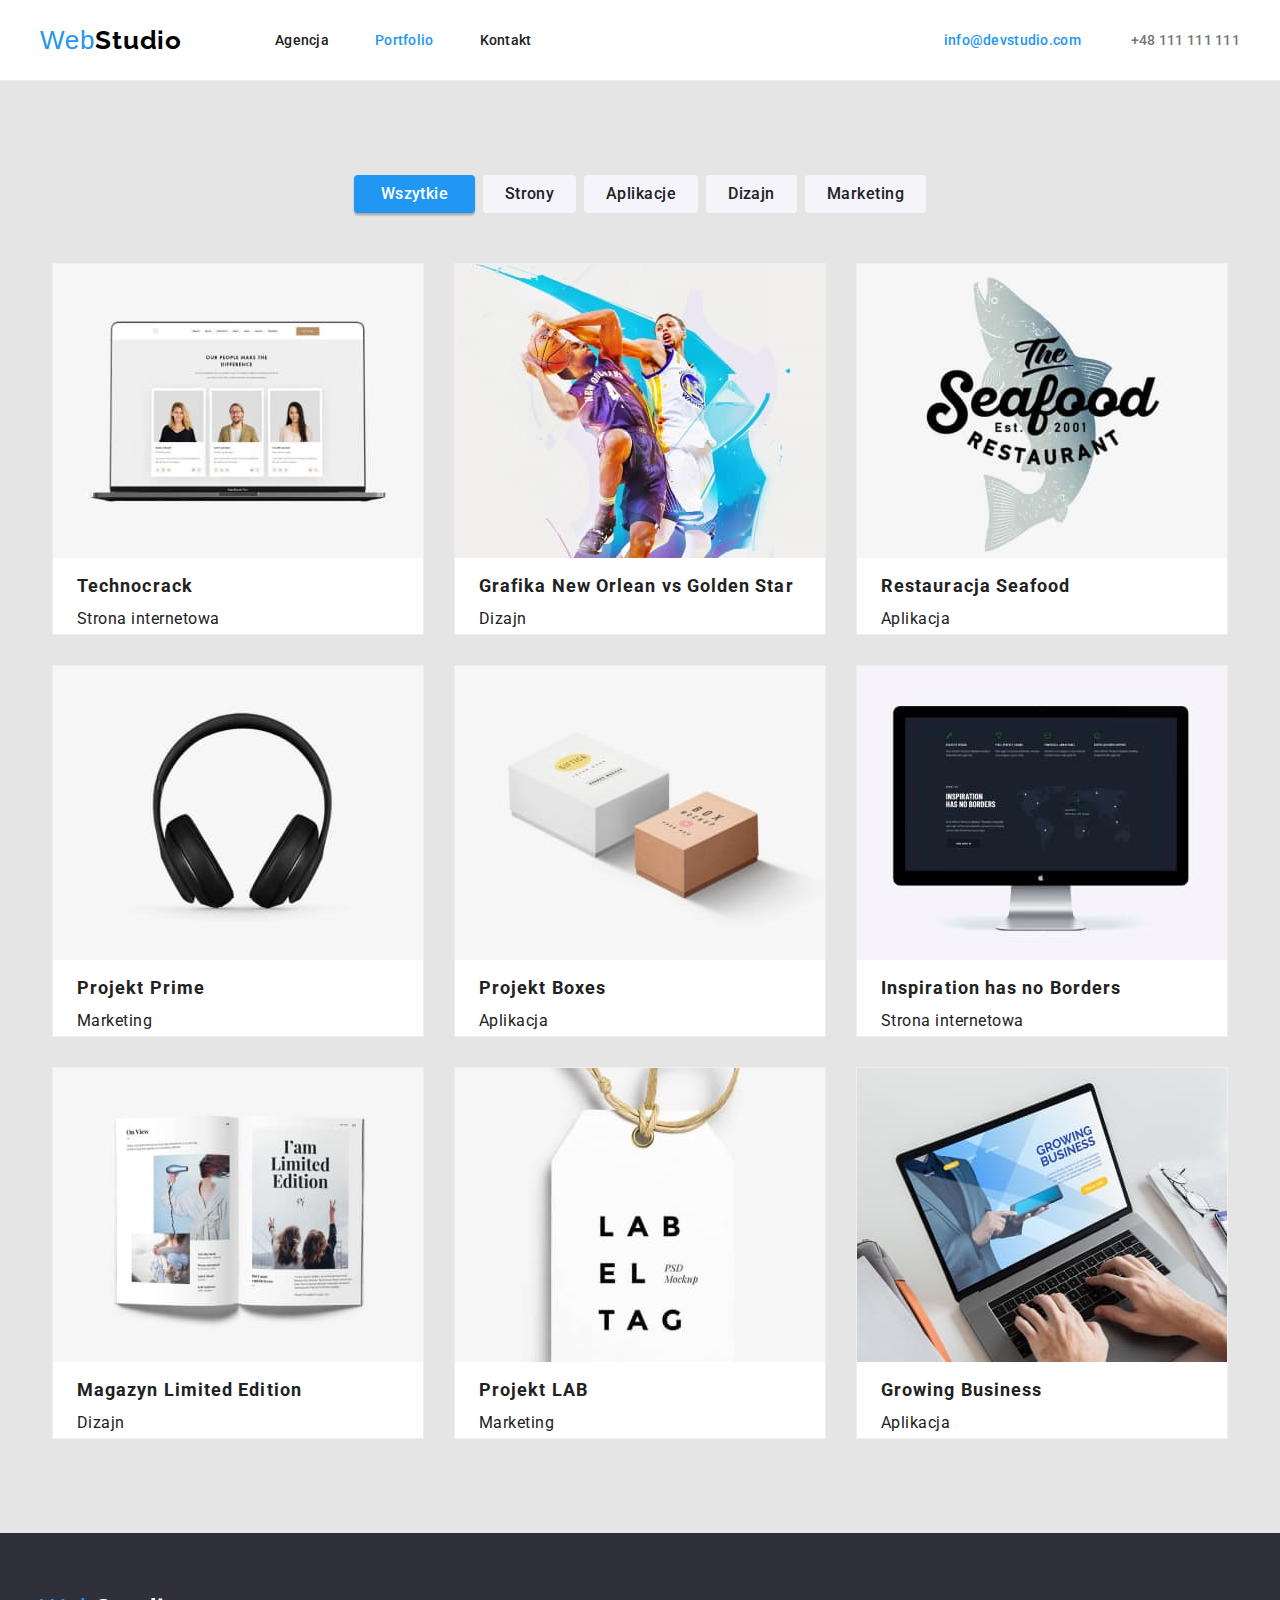
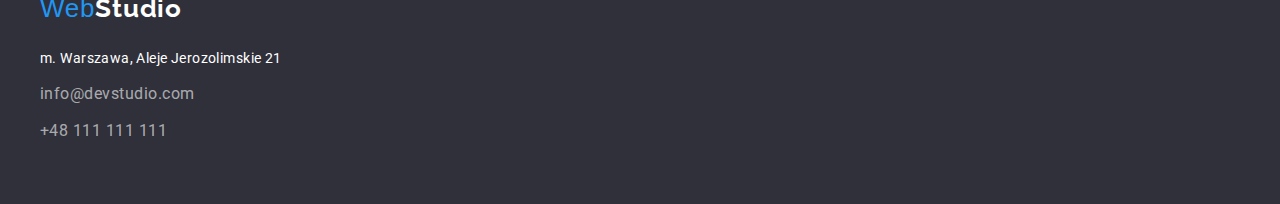
==== portfolio.html @ 24d47d46 "hw-03 copy to hw-04" ====
<!DOCTYPE html>
<html lang="pl">
  <head>
    <meta charset="UTF-8" />
    <meta name="viewport" content="Moja praca domowa nr 1" />
    <title>Homework 3</title>
    <link
      href="https://cdnjs.cloudflare.com/ajax/libs/modern-normalize/1.0.0/modern-normalize.min.css"
      rel="stylesheet"
    />
    <link
      href="https://fonts.googleapis.com/css2?family=Raleway:wght@700&family=Roboto:wght@400;500;700;900&display=swap"
      rel="stylesheet"
    />
    <link rel="stylesheet" href="./css/styles.css" />
  </head>
  <body>
    <!--Nagłówek strony-->
    <header>
      <div class="page-header container">
        <div class="page-header-left">
          <!--Logo w nagłówku-->
          <a class="logo" href="./index.html"
            ><span class="logo-blue">Web</span>Studio</a
          >

          <!--Menu nawigacyjne-->

          <nav>
            <ul class="nav-menu">
              <li><a class="menu" href="./index.html">Agencja</a></li>
              <li>
                <a class="menu-blue" href="./portfolio.html">Portfolio</a>
              </li>
              <li><a class="menu" href="#">Kontakt</a></li>
            </ul>
          </nav>
        </div>

        <!-- Linki w nagłówku -->
        <ul class="contact">
          <li>
            <a class="mail" href="mailto:info@devstudio.com"
              >info@devstudio.com</a
            >
          </li>
          <li><a class="tel" href="tel:+48111111111">+48 111 111 111</a></li>
        </ul>
      </div>
    </header>

    <!--Główna zawartość strony-->
    <main>
      <!--Menu strony-->
      <div class="pf-menu">
        <ul class="pf-button-menu">
          <li>
            <button class="pf-button-blue" type="button">Wszytkie</button>
          </li>
          <li>
            <button class="pf-button pf-button-1" type="button">Strony</button>
          </li>
          <li>
            <button class="pf-button pf-button-2" type="button">
              Aplikacje
            </button>
          </li>
          <li>
            <button class="pf-button pf-button-3" type="button">Dizajn</button>
          </li>
          <li>
            <button class="pf-button pf-button-4" type="button">
              Marketing
            </button>
          </li>
        </ul>
      </div>

      <!--Zawartość główna strony-->
      <!--Pierwszy rząd-->
      <section class="pf-section">
        <div class="container">
          <ul class="pf-section-item">
            <li>
              <img
                src="./images/portfolio1_1.jpg"
                alt="Komputer z otwartą stroną internetową"
                width="370"
                height="294"
              />
              <h2 class="h2-pf-section">Technocrack</h2>
              <p>Strona internetowa</p>
            </li>
            <li>
              <img
                src="./images/portfolio1_2.jpg"
                alt="Dwuch zawodników koszykówki walczy o piłkę"
                width="370"
                height="294"
              />
              <h2 class="h2-pf-section">Grafika New Orlean vs Golden Star</h2>
              <p>Dizajn</p>
            </li>
            <li>
              <img
                src="./images/portfolio1_3.jpg"
                alt="Logo restauracji The Seafood"
                width="370"
                height="294"
              />
              <h2 class="h2-pf-section">Restauracja Seafood</h2>
              <p>Aplikacja</p>
            </li>
            <li>
              <img
                src="./images/portfolio2_1.jpg"
                alt="Czarne słuchwki bezprzewodowe"
                width="370"
                height="294"
              />
              <h2 class="h2-pf-section">Projekt Prime</h2>
              <p>Marketing</p>
            </li>
            <li>
              <img
                src="./images/portfolio2_2.jpg"
                alt="Dwa pudełka w dwuch kolorach i rozmiarach"
                width="370"
                height="294"
              />
              <h2 class="h2-pf-section">Projekt Boxes</h2>
              <p>Aplikacja</p>
            </li>
            <li>
              <img
                src="./images/portfolio2_3.jpg"
                alt="Monitor z otwartą stroną internetową"
                width="370"
                height="294"
              />
              <h2 class="h2-pf-section">Inspiration has no Borders</h2>
              <p>Strona internetowa</p>
            </li>
            <li>
              <img
                src="./images/portfolio3_1.jpg"
                alt="Otwarta książka"
                width="370"
                height="294"
              />
              <h2 class="h2-pf-section">Magazyn Limited Edition</h2>
              <p>Dizajn</p>
            </li>
            <li>
              <img
                src="./images/portfolio3_2.jpg"
                alt="Zawieszka reklamowa"
                width="370"
                height="294"
              />
              <h2 class="h2-pf-section">Projekt LAB</h2>
              <p>Marketing</p>
            </li>
            <li>
              <img
                src="./images/portfolio3_3.jpg"
                alt="Ręce na laptopie z otwartą stroną internetową"
                width="370"
                height="294"
              />
              <h2 class="h2-pf-section">Growing Business</h2>
              <p>Aplikacja</p>
            </li>
          </ul>
        </div>
      </section>
    </main>

    <!--Stopka-->
    <footer>
      <!--Logo w stopce-->
      <div class="footer container">
        <div class="footer-logo">
          <a class="logo-footer" href="./index.html"
            ><span class="logo-blue-footer">Web</span>Studio</a
          >
        </div>

        <!--Adres i linki w stopce-->
        <ul class="contact-footer">
          <li>
            <a
              class="address-link"
              href="https://goo.gl/maps/Dz4RchG2dV1VJyud7"
              target="_blank"
              rel="noopener noreferrer nofollow"
              >m. Warszawa, Aleje Jerozolimskie 21</a
            >
          </li>
          <li>
            <a class="mail-footer" href="mailto:info@devstudio.com"
              >info@devstudio.com</a
            >
          </li>
          <li>
            <a class="tel-footer" href="tel:+48111111111">+48 111 111 111</a>
          </li>
        </ul>
      </div>
    </footer>
  </body>
</html>
---- css/styles.css ----
*,
*::before,
*::after {
  box-sizing: border-box;
}

:root {
  --white: #ffffff;
  --almost-white: #e5e5e5;
  --blue: #2196f3;
  --almost-black: #212121;
  --black: #000000;
  --dark-gray: #2f303a;
  --gray: #757575;
  --light-gray: #f5f4fa;
  --button-blue: #0000ff;
  --border-header: #ececec;
  --border-pf-li: #eeeeee;
}

body {
  font-family: "Roboto", sans-serif;
  color: var(--almost-black);
  background-color: var(--white);
}

h1,
h2,
h3,
h4,
h5,
h6,
p,
ul {
  margin: 0;
}

/* Globalne ustawienie kontenera */
.container {
  max-width: 1200px;
}

/* Nagłówke indeks i portfolio */
header {
  max-width: 1600px;
  margin: 0 auto;
  border-bottom: 1px solid var(--border-header);
}

.page-header {
  display: flex;
  justify-content: space-between;
  align-items: center;
  margin: 0 auto;
}

.page-header-left {
  display: flex;
  justify-content: flex-start;
  gap: 93px;
}

.logo {
  font-family: "Raleway", sans-serif;
  font-weight: 700;
  font-size: 26px;
  line-height: 1.1923em;
  text-decoration: none;
  color: var(--black);
  letter-spacing: 0.03em;
}

.logo-blue {
  font-family: "Oleo Script", sans-serif;
  font-weight: 400;
  font-size: 26px;
  line-height: 1.1923em;
  color: var(--blue);
  letter-spacing: 0.03em;
}

.logo,
.logo-blue {
  padding: 25px 0 24px 0;
}

.logo:hover,
.logo-blue:hover {
  text-decoration: underline solid var(--blue);
}

.nav-menu {
  list-style: none;
  display: flex;
  justify-content: space-between;
  gap: 46px;
  font-weight: 500;
  font-size: 14px;
  line-height: 1.1428em;
  letter-spacing: 0.02em;
  padding: 32px 0 32px 0;
}

.menu-blue {
  text-decoration: none;
  color: var(--blue);
}

.menu {
  text-decoration: none;
  color: var(--almost-black);
}

.menu-blue:hover,
.menu:hover {
  text-decoration: underline solid var(--blue);
}

.contact {
  list-style: none;
  display: flex;
  justify-content: space-between;
  gap: 50px;
  font-weight: 500;
  font-size: 14px;
  line-height: 1.1428em;
  list-style: none;
  letter-spacing: 0.02em;
  padding: 32px 0 32px 0;
}

.mail {
  color: var(--blue);
  text-decoration: none;
}

.tel {
  color: var(--gray);
  text-decoration: none;
}

.mail:hover,
.tel:hover {
  text-decoration: underline solid var(--blue);
}

/* Main index */

main {
  max-width: 1600px;
  margin: 0 auto;
}

/* Nagłówke w main */
.h1 {
  display: flex;
  justify-content: center;
  color: var(--white);
  font-weight: 900;
  font-size: 44px;
  line-height: 1.3636;
  text-align: center;
  letter-spacing: 0.06em;
  text-transform: uppercase;
  padding-top: 200px;
  padding-bottom: 280px;
  background-color: var(--dark-gray);
}

h1:hover {
  text-decoration: underline solid var(--blue);
}

.button {
  background-color: var(--blue);
  color: var(--white);
  font-weight: 700;
  font-size: 16px;
  line-height: 1.875em;
  align-items: center;
  text-align: center;
  letter-spacing: 0.06em;
  cursor: pointer;
  border: 0;
  box-shadow: 0px 4px 4px rgba(0, 0, 0, 0.15);
  border-radius: 4px;
}

.button:hover {
  text-decoration: underline solid var(--button-blue);
}

/* Pierwsza sekcja */
.first-section {
  max-width: 1600px;
  display: flex;
  justify-content: center;
  padding-top: 94px;
  background-color: var(--almost-white);
}

.first-section-list {
  list-style: none;
  display: flex;
  flex-wrap: wrap;
  justify-content: center;
  gap: 30px;
  text-align: justify;
  padding: 0;
  color: var(--gray);
  font-size: 14px;
  line-height: 1.7142em;
  letter-spacing: 0.03em;
}

.list {
  width: 270px;
}

.h4 {
  color: var(--almost-black);
  text-align: left;
  margin-bottom: 10px;
  font-weight: 700;
  font-size: 14px;
  line-height: 1.1428em;
  text-transform: uppercase;
}

.h4:hover,
.list p:hover {
  text-decoration: underline solid var(--blue);
}

/* Druga sekcja */
.second-section {
  max-width: 1600px;
  display: flex;
  justify-content: center;
  padding: 94px 0 94px 0;
  background-color: var(--almost-white);
}
.second-section-list {
  list-style: none;
  display: flex;
  flex-wrap: wrap;
  justify-content: center;
  padding: 0;
  gap: 30px;
}

.h2-second-section {
  text-align: center;
  margin-bottom: 50px;
  font-weight: 700;
  font-size: 36px;
  line-height: 1.1666em;
  letter-spacing: 0.03em;
}

.h2-second-section:hover {
  text-decoration: underline solid var(--blue);
}

/* Trzecia sekcja */
.third-section {
  max-width: 1600px;
  display: flex;
  justify-content: center;
  padding: 94px 0 94px 0;
  background-color: var(--light-gray);
}

.h2-third-section {
  text-align: center;
  margin-bottom: 50px;
  font-weight: 700;
  font-size: 36px;
  line-height: 1.1666em;
  color: var(--almost-black);
}

.h2-third-section:hover {
  text-decoration: underline solid var(--blue);
}

.third-section-list {
  list-style: none;
  display: flex;
  flex-wrap: wrap;
  justify-content: center;
  padding: 0;
  gap: 30px;
}

.third-section-list li {
  box-shadow: 0px 1px 3px rgba(0, 0, 0, 0.12), 0px 1px 1px rgba(0, 0, 0, 0.14),
    0px 2px 1px rgba(0, 0, 0, 0.2);
  border-radius: 0px 0px 4px 4px;
}

.third-section-list h3 {
  text-align: center;
  margin: 30px 0 10px 0;
  font-weight: 500;
  color: var(--almost-black);
}

.third-section-list p {
  text-align: center;
  margin-bottom: 30px;
  font-size: 16px;
  line-height: 1.1875em;
  letter-spacing: 0.03em;
  color: var(--gray);
}

.third-section-list h3:hover,
.third-section-list p:hover {
  text-decoration: underline solid var(--blue);
}

/* Stopka indeks i porfolio */
footer {
  max-width: 1600px;
  margin: 0 auto;
  padding: 60px 0 60px 0;
  background-color: var(--dark-gray);
}

.footer {
  margin: 0 auto;
}

.footer-logo {
  margin-bottom: 20px;
}

.logo-footer {
  font-family: "Raleway", sans-serif;
  font-weight: 700;
  font-size: 26px;
  line-height: 1.1923em;
  text-decoration: none;
  color: var(--white);
  letter-spacing: 0.03em;
}

.logo-blue-footer {
  font-family: "Oleo Script", sans-serif;
  font-weight: 400;
  font-size: 26px;
  line-height: 1.1923em;
  color: var(--blue);
  letter-spacing: 0.03em;
}

.logo-footer:hover,
.logo-blue-footer:hover {
  text-decoration: underline solid var(--blue);
}

.address-link {
  font-size: 14px;
  line-height: 1.7142em;
  letter-spacing: 0.03em;
  color: var(--white);
  text-decoration: none;
}

.contact-footer {
  padding: 0;
  line-height: 1.7142em;
  list-style: none;
  letter-spacing: 0.03em;
}

.contact-footer li {
  margin-top: 9px;
}

.mail-footer {
  color: rgba(255, 255, 255, 0.6);
  text-decoration: none;
}

.tel-footer {
  color: rgba(255, 255, 255, 0.6);
  text-decoration: none;
}

.mail-footer:hover,
.tel-footer:hover,
.address-link:hover {
  text-decoration: underline solid var(--blue);
}

/* Portfolio Menu */
.pf-menu {
  max-width: 1600px;
  display: flex;
  justify-content: center;
  background-color: var(--almost-white);
}

.pf-button-menu {
  display: flex;
  list-style: none;
  text-align: center;
  cursor: pointer;
  gap: 8px;
  padding: 94px 0 50px 0;
}

.pf-button-blue {
  background-color: var(--blue);
  color: var(--white);
  width: 121px;
  height: 38px;
  font-weight: 500;
  font-size: 16px;
  line-height: 1.625em;
  text-align: center;
  letter-spacing: 0.03em;
  border: 0;
  box-shadow: 0px 3px 1px rgba(0, 0, 0, 0.1), 0px 1px 2px rgba(0, 0, 0, 0.08),
    0px 2px 2px rgba(0, 0, 0, 0.12);
  border-radius: 4px;
}

.pf-button {
  background-color: var(--light-gray);
  color: var(--almost-black);
  font-weight: 500;
  height: 38px;
  font-size: 16px;
  line-height: 1.625em;
  text-align: center;
  letter-spacing: 0.03em;
  border: 0;
  border-radius: 4px;
}

.pf-button-1 {
  width: 93px;
}

.pf-button-2 {
  width: 114px;
}

.pf-button-3 {
  width: 91px;
}

.pf-button-4 {
  width: 121px;
}

/* Portfolio sekcja główna */
.pf-section {
  max-width: 1600px;
  display: flex;
  justify-content: center;
  background-color: var(--almost-white);
}

.pf-section-item {
  display: flex;
  flex-wrap: wrap;
  justify-content: center;
  list-style: none;
  font-size: 16px;
  line-height: 1.875em;
  letter-spacing: 0.03em;
  gap: 30px;
  padding: 0 0 94px 0;
}

.pf-section li {
  background: var(--white);
  border: 1px solid var(--border-pf-li);
}

.pf-section p {
  padding-inline: 24px;
}

.h2-pf-section {
  font-weight: 700;
  font-size: 18px;
  line-height: 2em;
  letter-spacing: 0.06em;
  padding-inline: 24px;
}

.h2-pf-section:hover,
.pf-section p:hover,
.pf-button:hover {
  text-decoration: underline solid var(--blue);
}

.pf-button-blue:hover {
  text-decoration: underline solid var(--button-blue);
}
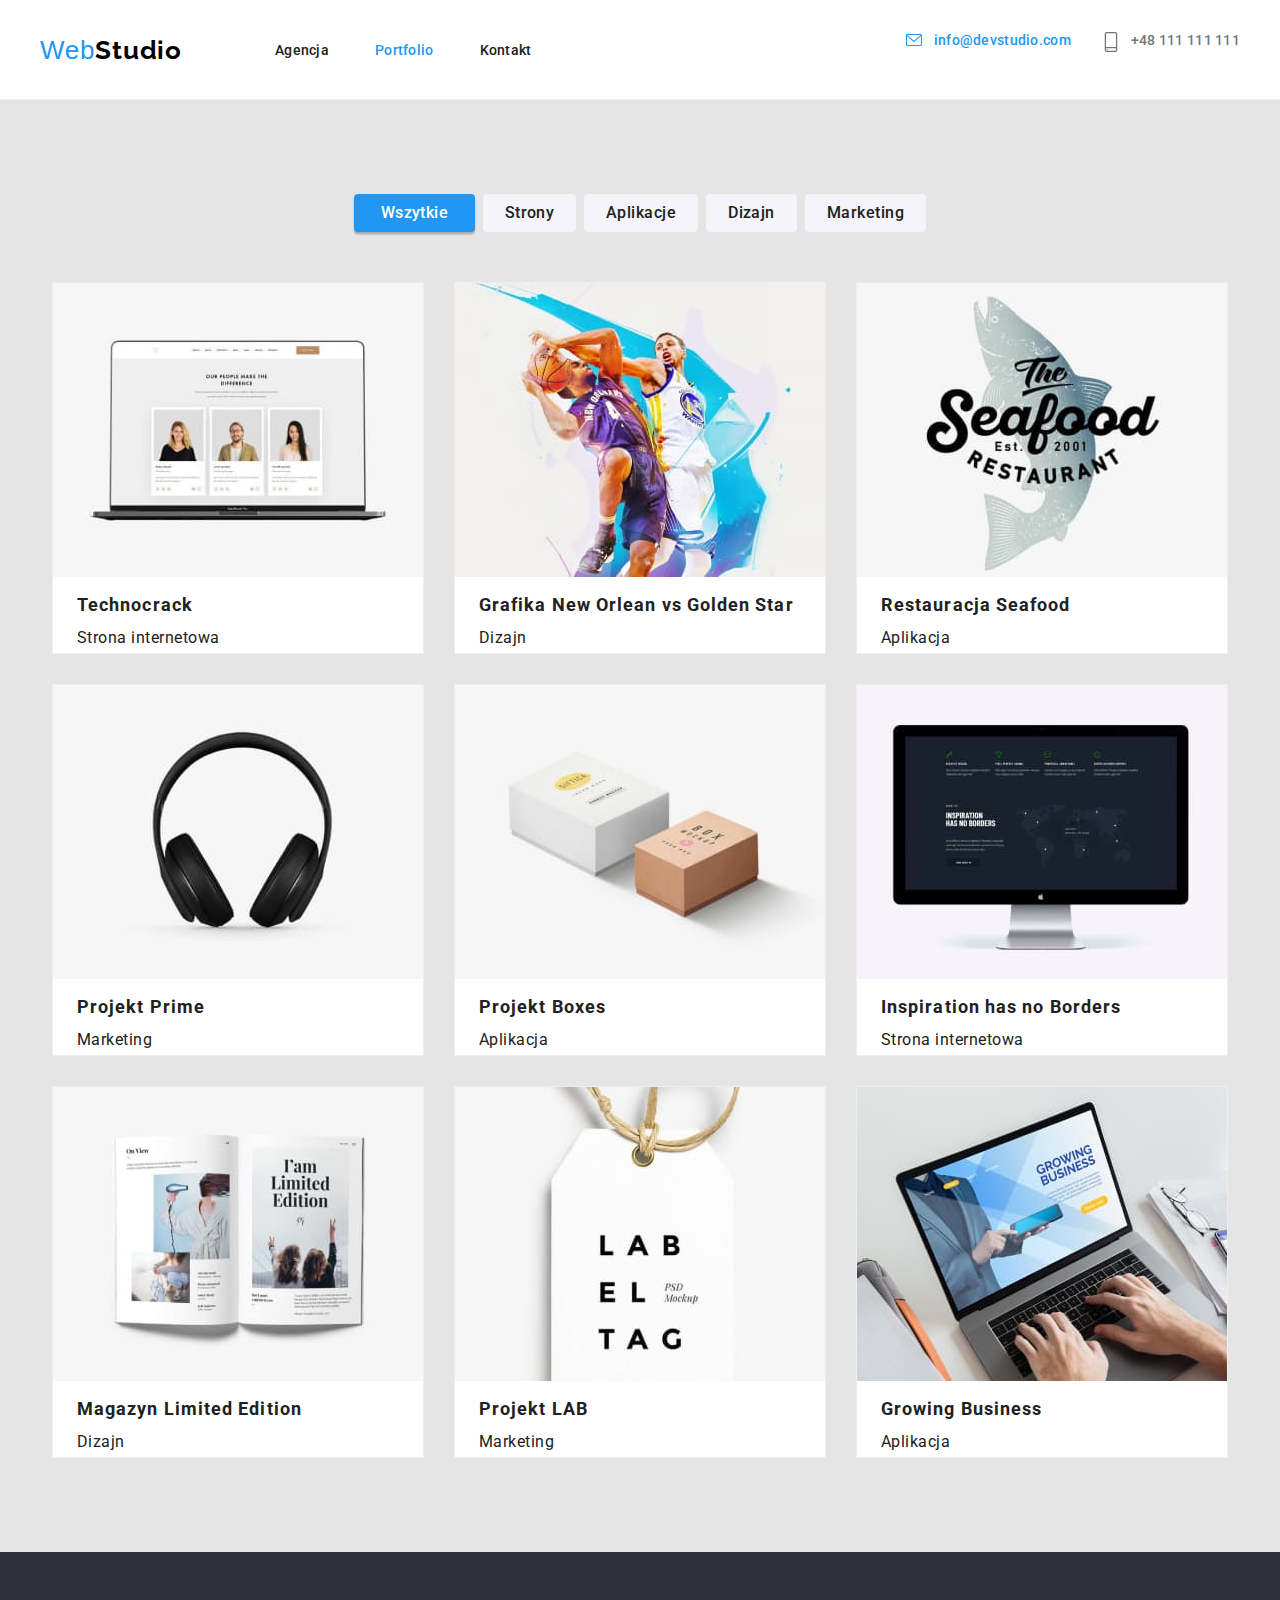
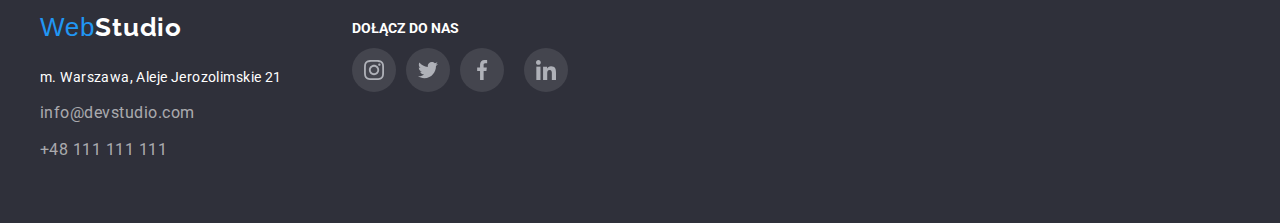
==== commit cf58623a: "work 27.05.2023 end for today" ====
--- a/portfolio.html
+++ b/portfolio.html
@@ -3,7 +3,7 @@
   <head>
     <meta charset="UTF-8" />
     <meta name="viewport" content="Moja praca domowa nr 1" />
-    <title>Homework 3</title>
+    <title>Homework 4</title>
     <link
       href="https://cdnjs.cloudflare.com/ajax/libs/modern-normalize/1.0.0/modern-normalize.min.css"
       rel="stylesheet"
@@ -12,7 +12,7 @@
       href="https://fonts.googleapis.com/css2?family=Raleway:wght@700&family=Roboto:wght@400;500;700;900&display=swap"
       rel="stylesheet"
     />
-    <link rel="stylesheet" href="./css/styles.css" />
+    <link href="./css/styles.css" rel="stylesheet" />
   </head>
   <body>
     <!--Nagłówek strony-->
@@ -40,11 +40,27 @@
         <!-- Linki w nagłówku -->
         <ul class="contact">
           <li>
+            <a href="mailto:info@devstudio.com">
+              <svg class="icon-mail">
+                <use href="./images/icons.svg#icon-envelope"></use>
+              </svg>
+            </a>
+          </li>
+          <li>
             <a class="mail" href="mailto:info@devstudio.com"
               >info@devstudio.com</a
             >
           </li>
-          <li><a class="tel" href="tel:+48111111111">+48 111 111 111</a></li>
+          <li>
+            <a href="tel:+48111111111">
+              <svg class="icon-phone">
+                <use href="./images/icons.svg#icon-smartphone" y="-6"></use>
+              </svg>
+            </a>
+          </li>
+          <li>
+            <a class="tel" href="tel:+48111111111">+48 111 111 111</a>
+          </li>
         </ul>
       </div>
     </header>
@@ -178,34 +194,85 @@
 
     <!--Stopka-->
     <footer>
-      <!--Logo w stopce-->
       <div class="footer container">
-        <div class="footer-logo">
-          <a class="logo-footer" href="./index.html"
-            ><span class="logo-blue-footer">Web</span>Studio</a
-          >
-        </div>
-
-        <!--Adres i linki w stopce-->
-        <ul class="contact-footer">
-          <li>
-            <a
-              class="address-link"
-              href="https://goo.gl/maps/Dz4RchG2dV1VJyud7"
+        <!--Lewa część-->
+        <div>
+          <div class="footer-logo">
+            <a class="logo-footer" href="./index.html"
+              ><span class="logo-blue-footer">Web</span>Studio</a
+            >
+          </div>
+
+          <!--Adres i linki w stopce-->
+          <ul class="contact-footer">
+            <li>
+              <a
+                class="address-link"
+                href="https://goo.gl/maps/Dz4RchG2dV1VJyud7"
+                target="_blank"
+                rel="noopener noreferrer nofollow"
+                >m. Warszawa, Aleje Jerozolimskie 21</a
+              >
+            </li>
+            <li>
+              <a class="mail-footer" href="mailto:info@devstudio.com"
+                >info@devstudio.com</a
+              >
+            </li>
+            <li>
+              <a class="tel-footer" href="tel:+48111111111">+48 111 111 111</a>
+            </li>
+          </ul>
+        </div>
+        <!--Prawa część-->
+        <div>
+          <h5 class="h5-footer">DOŁĄCZ DO NAS</h5>
+          <div class="sm-links-footer">
+            <a
+              href="https://www.instagram.com/"
               target="_blank"
               rel="noopener noreferrer nofollow"
-              >m. Warszawa, Aleje Jerozolimskie 21</a
-            >
-          </li>
-          <li>
-            <a class="mail-footer" href="mailto:info@devstudio.com"
-              >info@devstudio.com</a
-            >
-          </li>
-          <li>
-            <a class="tel-footer" href="tel:+48111111111">+48 111 111 111</a>
-          </li>
-        </ul>
+            >
+              <div class="circle-footer">
+                <svg class="sm-icon-footer" width="20px" height="20px">
+                  <use href="./images/icons.svg#icon-instagram"></use>
+                </svg>
+              </div>
+            </a>
+            <a
+              href="https://www.twitter.com/"
+              target="_blank"
+              rel="noopener noreferrer nofollow"
+            >
+              <div class="circle-footer">
+                <svg class="sm-icon-footer" width="20px" height="20px">
+                  <use href="./images/icons.svg#icon-twitter"></use>
+                </svg>
+              </div>
+            </a>
+            <a
+              href="https://www.facebook.com/"
+              target="_blank"
+              rel="noopener noreferrer nofollow"
+            >
+              <div class="circle-footer">
+                <svg class="sm-icon-footer" width="20px" height="20px">
+                  <use href="./images/icons.svg#icon-facebook"></use>
+                </svg>
+              </div>
+            </a>
+            <a
+            href="https://www.linkedin.com/"
+            target="_blank"
+            rel="noopener noreferrer nofollow"
+            >
+            <a class="circle-footer">
+              <svg class="sm-icon-footer" width="20px" height="20px">
+                <use href="./images/icons.svg#icon-linkedin"></use>
+              </svg>
+            </a>
+          </div>
+        </div>
       </div>
     </footer>
   </body>
--- a/css/styles.css
+++ b/css/styles.css
@@ -15,7 +15,9 @@
   --light-gray: #f5f4fa;
   --button-blue: #0000ff;
   --border-header: #ececec;
+  --border-clients: #afb1b8;
   --border-pf-li: #eeeeee;
+  --sm-footer-background: rgba(255, 255, 255, 0.1);
 }
 
 body {
@@ -81,7 +83,7 @@
 
 .logo,
 .logo-blue {
-  padding: 25px 0 24px 0;
+  padding: 25px 0 24px;
 }
 
 .logo:hover,
@@ -120,7 +122,6 @@
   list-style: none;
   display: flex;
   justify-content: space-between;
-  gap: 50px;
   font-weight: 500;
   font-size: 14px;
   line-height: 1.1428em;
@@ -129,9 +130,32 @@
   padding: 32px 0 32px 0;
 }
 
+.icon-mail {
+  width: 20px;
+  height: 16px;
+  margin-right: 10px;
+  fill: var(--blue);
+}
+
+.icon-phone {
+  width: 20px;
+  height: 32px;
+  margin-right: 10px;
+  fill: var(--gray);
+}
+
+.icon-mail:hover {
+  fill: var(--button-blue);
+}
+
+.icon-phone:hover {
+  fill: var(--blue);
+}
+
 .mail {
   color: var(--blue);
   text-decoration: none;
+  margin-right: 30px;
 }
 
 .tel {
@@ -153,6 +177,7 @@
 
 /* Nagłówke w main */
 .h1 {
+  max-height: 600px;
   display: flex;
   justify-content: center;
   color: var(--white);
@@ -164,7 +189,9 @@
   text-transform: uppercase;
   padding-top: 200px;
   padding-bottom: 280px;
-  background-color: var(--dark-gray);
+  background-image: linear-gradient(rgba(0, 0, 0, 0.4), rgba(0, 0, 0, 0.4)),
+    url(/images/Img.jpg);
+  background-size: cover;
 }
 
 h1:hover {
@@ -197,6 +224,24 @@
   justify-content: center;
   padding-top: 94px;
   background-color: var(--almost-white);
+}
+
+.first-section-logo-list {
+  max-width: 1200px;
+  list-style: none;
+  display: flex;
+  flex-wrap: wrap;
+  justify-content: center;
+  padding: 0;
+  gap: 30px;
+  margin-bottom: 30px;
+}
+
+.first-section-logo {
+  width: 270px;
+  height: 120px;
+  background: var(--light-gray);
+  border-radius: 4px;
 }
 
 .first-section-list {
@@ -277,6 +322,7 @@
   font-weight: 700;
   font-size: 36px;
   line-height: 1.1666em;
+  letter-spacing: 0.03em;
   color: var(--almost-black);
 }
 
@@ -320,6 +366,81 @@
   text-decoration: underline solid var(--blue);
 }
 
+.sm-links {
+  display: flex;
+  justify-content: center;
+  padding-bottom: 30px;
+}
+
+.circle {
+  width: 44px;
+  height: 44px;
+  border-radius: 50%;
+  display: flex;
+  align-items: center;
+  justify-content: center;
+}
+
+.circle:hover {
+  background-color: var(--blue);
+}
+
+.sm-icon {
+  fill: var(--border-clients);
+}
+
+.circle:hover .sm-icon {
+  fill: var(--white);
+}
+
+/* Czwarta sekcja 8*/
+
+.four-section {
+  max-width: 1600px;
+  display: flex;
+  justify-content: center;
+  padding: 94px 0 94px 0;
+  background-color: var(--almost-white);
+}
+
+.h2-four-section {
+  text-align: center;
+  margin-bottom: 50px;
+  font-weight: 700;
+  font-size: 36px;
+  line-height: 1.1666em;
+  letter-spacing: 0.03em;
+  color: var(--almost-black);
+}
+
+.h2-four-section:hover {
+  text-decoration: underline solid var(--blue);
+}
+
+.four-section-logo-list {
+  max-width: 1200px;
+  list-style: none;
+  display: flex;
+  flex-wrap: wrap;
+  justify-content: center;
+  padding: 0;
+  gap: 30px;
+  margin-bottom: 50px;
+}
+
+.four-section-logo {
+  width: 170px;
+  height: 92px;
+  background: var(--light-gray);
+  fill: var(--border-clients);
+  border: 1px solid var(--border-clients);
+  border-radius: 4px;
+}
+
+.four-section-logo:hover {
+  fill: var(--blue);
+}
+
 /* Stopka indeks i porfolio */
 footer {
   max-width: 1600px;
@@ -329,7 +450,9 @@
 }
 
 .footer {
+  display: flex;
   margin: 0 auto;
+  gap: 70px;
 }
 
 .footer-logo {
@@ -393,6 +516,44 @@
 .tel-footer:hover,
 .address-link:hover {
   text-decoration: underline solid var(--blue);
+}
+
+.h5-footer {
+  color: var(--white);
+  text-align: left;
+  padding: 16px 0 20px 0;
+  font-weight: 700;
+  font-size: 14px;
+  line-height: 0.03em;
+  text-transform: uppercase;
+}
+
+.sm-links-footer {
+  display: flex;
+  justify-content: center;
+  gap: 10px;
+}
+
+.circle-footer {
+  width: 44px;
+  height: 44px;
+  border-radius: 50%;
+  display: flex;
+  align-items: center;
+  justify-content: center;
+  background: rgba(255, 255, 255, 0.1);
+}
+
+.circle-footer:hover {
+  background-color: var(--blue);
+}
+
+.sm-icon-footer {
+  fill: var(--border-clients);
+}
+
+.circle-footer:hover .sm-icon-footer {
+  fill: var(--white);
 }
 
 /* Portfolio Menu */
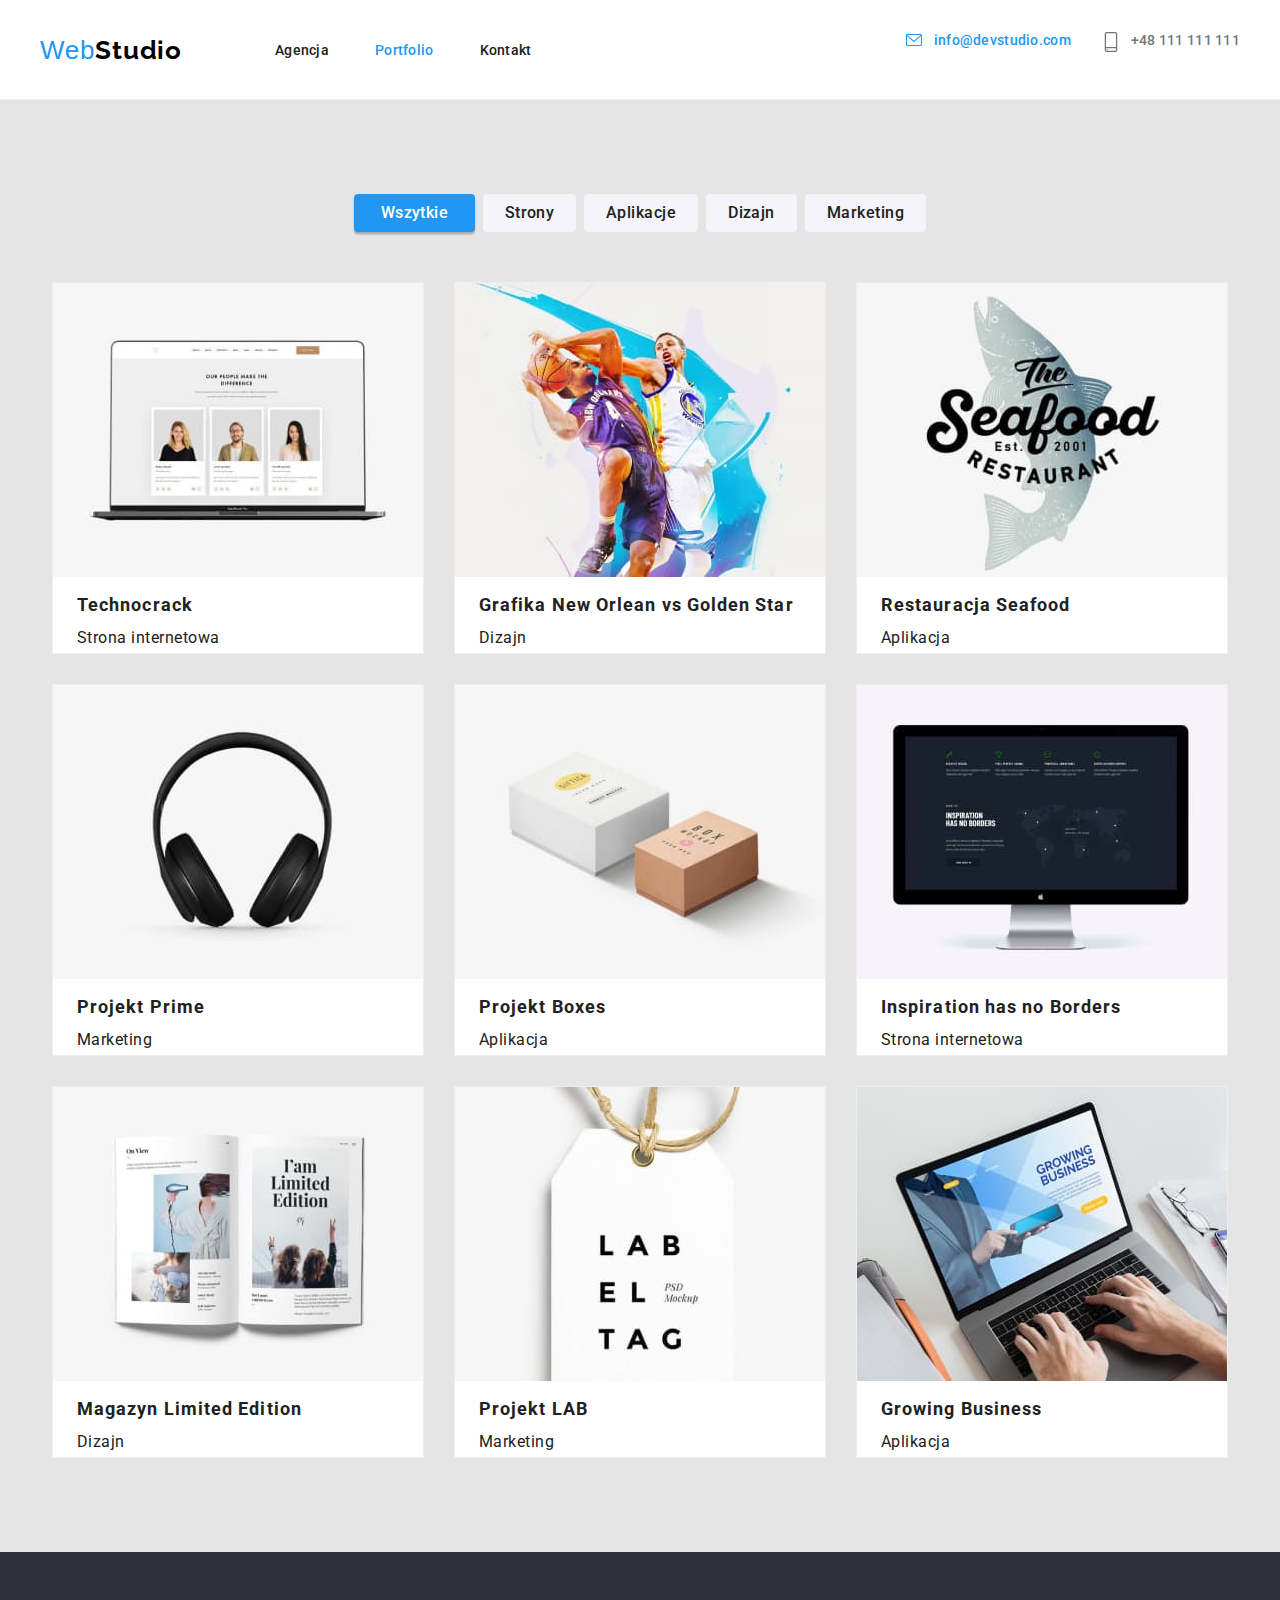
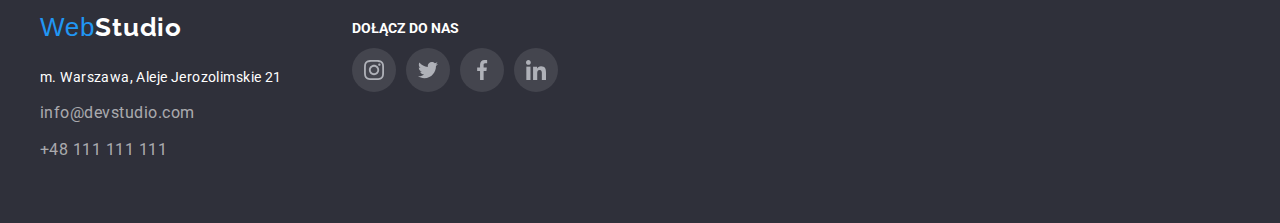
==== commit 8169c247: "validator check" ====
--- a/portfolio.html
+++ b/portfolio.html
@@ -262,14 +262,15 @@
               </div>
             </a>
             <a
-            href="https://www.linkedin.com/"
-            target="_blank"
-            rel="noopener noreferrer nofollow"
-            >
-            <a class="circle-footer">
-              <svg class="sm-icon-footer" width="20px" height="20px">
-                <use href="./images/icons.svg#icon-linkedin"></use>
-              </svg>
+              href="https://www.linkedin.com/"
+              target="_blank"
+              rel="noopener noreferrer nofollow"
+            >
+              <div class="circle-footer">
+                <svg class="sm-icon-footer" width="20px" height="20px">
+                  <use href="./images/icons.svg#icon-linkedin"></use>
+                </svg>
+              </div>
             </a>
           </div>
         </div>
